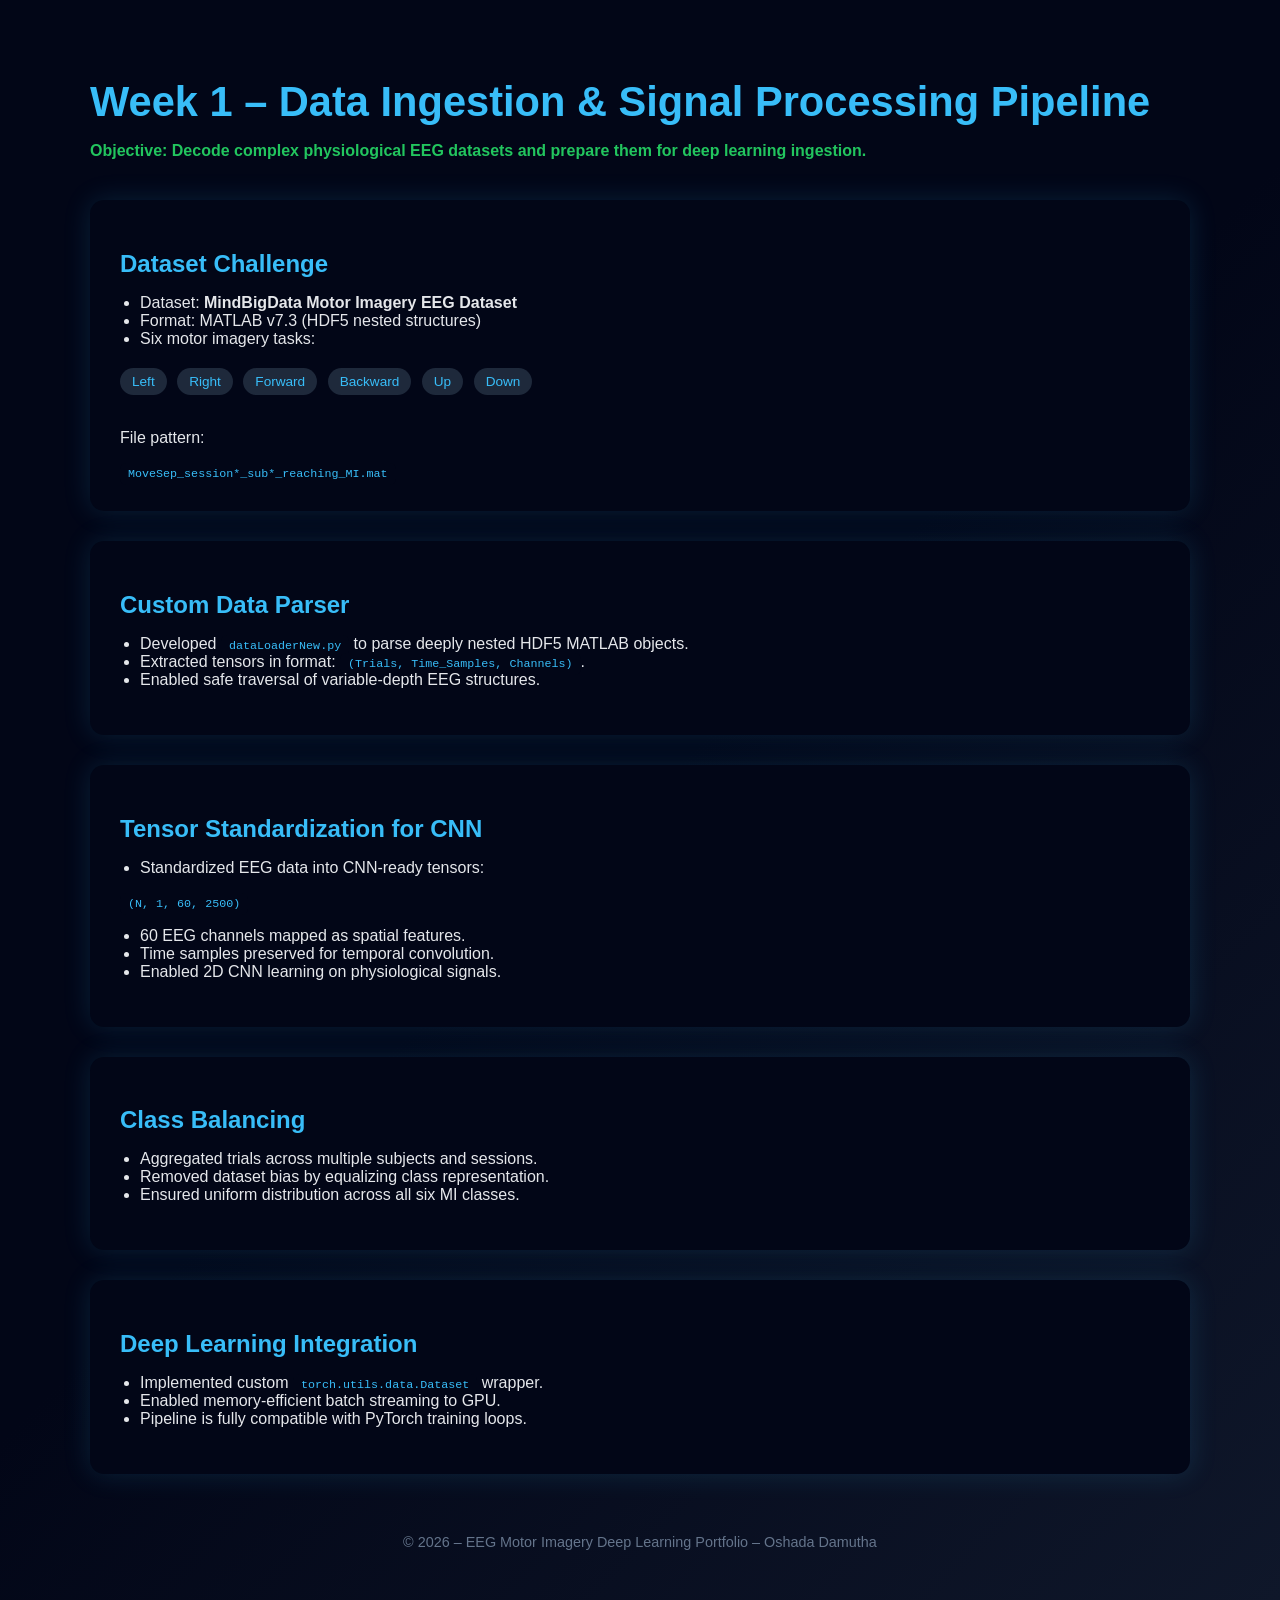
==== index.html @ eff1858f "Create index.html" ====
<!DOCTYPE html>
<html lang="en">
<head>
<meta charset="UTF-8">
<title>Week 1 – EEG Data Ingestion & Signal Processing Pipeline</title>
<meta name="viewport" content="width=device-width, initial-scale=1.0">
<style>
body {
    margin: 0;
    padding: 0;
    font-family: "Segoe UI", Arial, sans-serif;
    background: linear-gradient(135deg,#020617,#020617,#0f172a);
    color: #e5e7eb;
}

.container {
    max-width: 1100px;
    margin: auto;
    padding: 50px 25px;
}

h1 {
    font-size: 2.6em;
    color: #38bdf8;
    margin-bottom: 10px;
}

.subtitle {
    color: #22c55e;
    font-weight: 600;
    margin-bottom: 40px;
}

.card {
    background: #020617;
    padding: 30px;
    border-radius: 14px;
    margin-bottom: 30px;
    box-shadow: 0 0 28px rgba(56,189,248,0.15);
}

h2 {
    color: #38bdf8;
    margin-bottom: 10px;
}

ul {
    padding-left: 20px;
}

code {
    background: #020617;
    color: #38bdf8;
    padding: 4px 8px;
    border-radius: 6px;
    font-size: 0.9em;
}

.badge {
    display: inline-block;
    padding: 6px 12px;
    background: #1e293b;
    border-radius: 20px;
    margin: 4px 6px 0 0;
    font-size: 0.85em;
    color: #38bdf8;
}
.footer {
    text-align: center;
    color: #64748b;
    font-size: 0.9em;
    margin-top: 60px;
}
</style>
</head>

<body>
<div class="container">

<h1>Week 1 – Data Ingestion & Signal Processing Pipeline</h1>
<p class="subtitle">
Objective: Decode complex physiological EEG datasets and prepare them for deep learning ingestion.
</p>

<div class="card">
<h2>Dataset Challenge</h2>
<ul>
<li>Dataset: <strong>MindBigData Motor Imagery EEG Dataset</strong></li>
<li>Format: MATLAB v7.3 (HDF5 nested structures)</li>
<li>Six motor imagery tasks:</li>
</ul>
<span class="badge">Left</span>
<span class="badge">Right</span>
<span class="badge">Forward</span>
<span class="badge">Backward</span>
<span class="badge">Up</span>
<span class="badge">Down</span>
<p><br>File pattern:</p>
<code>MoveSep_session*_sub*_reaching_MI.mat</code>
</div>

<div class="card">
<h2>Custom Data Parser</h2>
<ul>
<li>Developed <code>dataLoaderNew.py</code> to parse deeply nested HDF5 MATLAB objects.</li>
<li>Extracted tensors in format: <code>(Trials, Time_Samples, Channels)</code>.</li>
<li>Enabled safe traversal of variable-depth EEG structures.</li>
</ul>
</div>

<div class="card">
<h2>Tensor Standardization for CNN</h2>
<ul>
<li>Standardized EEG data into CNN-ready tensors:</li>
</ul>
<code>(N, 1, 60, 2500)</code>
<ul>
<li>60 EEG channels mapped as spatial features.</li>
<li>Time samples preserved for temporal convolution.</li>
<li>Enabled 2D CNN learning on physiological signals.</li>
</ul>
</div>

<div class="card">
<h2>Class Balancing</h2>
<ul>
<li>Aggregated trials across multiple subjects and sessions.</li>
<li>Removed dataset bias by equalizing class representation.</li>
<li>Ensured uniform distribution across all six MI classes.</li>
</ul>
</div>

<div class="card">
<h2>Deep Learning Integration</h2>
<ul>
<li>Implemented custom <code>torch.utils.data.Dataset</code> wrapper.</li>
<li>Enabled memory-efficient batch streaming to GPU.</li>
<li>Pipeline is fully compatible with PyTorch training loops.</li>
</ul>
</div>

<div class="footer">
&copy; 2026 – EEG Motor Imagery Deep Learning Portfolio – Oshada Damutha
</div>

</div>
</body>
</html>
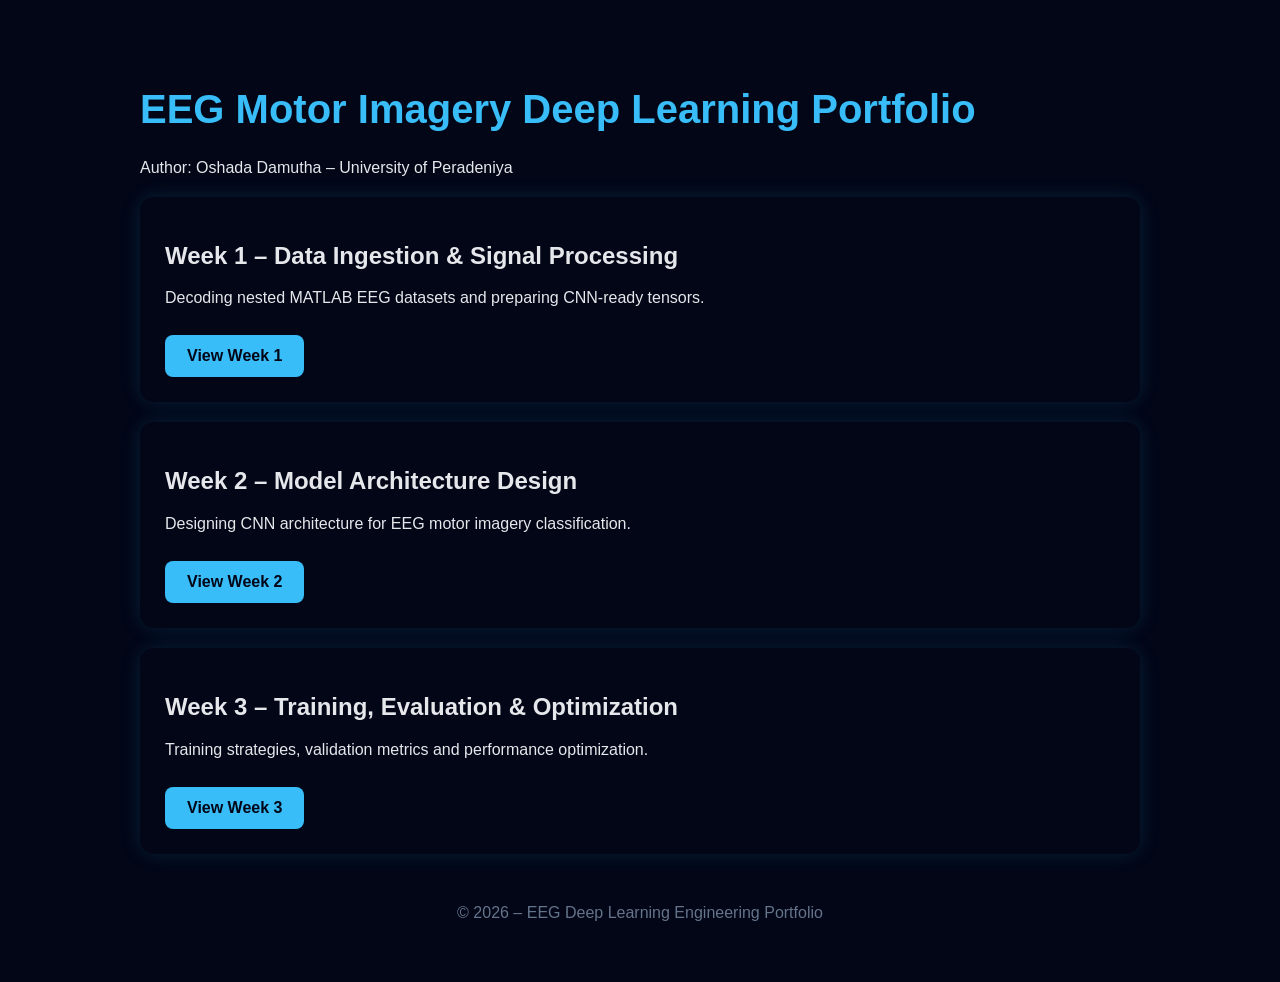
==== commit 0b329498: "Update HTML structure and content for portfolio" ====
--- a/index.html
+++ b/index.html
@@ -2,147 +2,72 @@
 <html lang="en">
 <head>
 <meta charset="UTF-8">
-<title>Week 1 – EEG Data Ingestion & Signal Processing Pipeline</title>
+<title>EEG Deep Learning Portfolio – Oshada Damutha</title>
 <meta name="viewport" content="width=device-width, initial-scale=1.0">
 <style>
 body {
-    margin: 0;
-    padding: 0;
-    font-family: "Segoe UI", Arial, sans-serif;
-    background: linear-gradient(135deg,#020617,#020617,#0f172a);
-    color: #e5e7eb;
+    margin:0;
+    font-family:Segoe UI,Arial,sans-serif;
+    background:#020617;
+    color:#e5e7eb;
 }
-
 .container {
-    max-width: 1100px;
-    margin: auto;
-    padding: 50px 25px;
+    max-width:1000px;
+    margin:auto;
+    padding:60px 20px;
 }
-
-h1 {
-    font-size: 2.6em;
-    color: #38bdf8;
-    margin-bottom: 10px;
+h1 {color:#38bdf8;font-size:2.5em;}
+.card {
+    background:#020617;
+    border-radius:14px;
+    padding:25px;
+    margin:20px 0;
+    box-shadow:0 0 20px rgba(56,189,248,0.15);
 }
-
-.subtitle {
-    color: #22c55e;
-    font-weight: 600;
-    margin-bottom: 40px;
-}
-
-.card {
-    background: #020617;
-    padding: 30px;
-    border-radius: 14px;
-    margin-bottom: 30px;
-    box-shadow: 0 0 28px rgba(56,189,248,0.15);
-}
-
-h2 {
-    color: #38bdf8;
-    margin-bottom: 10px;
-}
-
-ul {
-    padding-left: 20px;
-}
-
-code {
-    background: #020617;
-    color: #38bdf8;
-    padding: 4px 8px;
-    border-radius: 6px;
-    font-size: 0.9em;
-}
-
-.badge {
-    display: inline-block;
-    padding: 6px 12px;
-    background: #1e293b;
-    border-radius: 20px;
-    margin: 4px 6px 0 0;
-    font-size: 0.85em;
-    color: #38bdf8;
+a.button {
+    display:inline-block;
+    padding:12px 22px;
+    margin-top:12px;
+    background:#38bdf8;
+    color:#020617;
+    text-decoration:none;
+    border-radius:8px;
+    font-weight:600;
 }
 .footer {
-    text-align: center;
-    color: #64748b;
-    font-size: 0.9em;
-    margin-top: 60px;
+    margin-top:50px;
+    text-align:center;
+    color:#64748b;
 }
 </style>
 </head>
-
 <body>
 <div class="container">
-
-<h1>Week 1 – Data Ingestion & Signal Processing Pipeline</h1>
-<p class="subtitle">
-Objective: Decode complex physiological EEG datasets and prepare them for deep learning ingestion.
-</p>
+<h1>EEG Motor Imagery Deep Learning Portfolio</h1>
+<p>Author: Oshada Damutha – University of Peradeniya</p>
 
 <div class="card">
-<h2>Dataset Challenge</h2>
-<ul>
-<li>Dataset: <strong>MindBigData Motor Imagery EEG Dataset</strong></li>
-<li>Format: MATLAB v7.3 (HDF5 nested structures)</li>
-<li>Six motor imagery tasks:</li>
-</ul>
-<span class="badge">Left</span>
-<span class="badge">Right</span>
-<span class="badge">Forward</span>
-<span class="badge">Backward</span>
-<span class="badge">Up</span>
-<span class="badge">Down</span>
-<p><br>File pattern:</p>
-<code>MoveSep_session*_sub*_reaching_MI.mat</code>
+<h2>Week 1 – Data Ingestion & Signal Processing</h2>
+<p>Decoding nested MATLAB EEG datasets and preparing CNN-ready tensors.</p>
+<a class="button" href="week1.html">View Week 1</a>
 </div>
 
 <div class="card">
-<h2>Custom Data Parser</h2>
-<ul>
-<li>Developed <code>dataLoaderNew.py</code> to parse deeply nested HDF5 MATLAB objects.</li>
-<li>Extracted tensors in format: <code>(Trials, Time_Samples, Channels)</code>.</li>
-<li>Enabled safe traversal of variable-depth EEG structures.</li>
-</ul>
+<h2>Week 2 – Model Architecture Design</h2>
+<p>Designing CNN architecture for EEG motor imagery classification.</p>
+<a class="button" href="week2.html">View Week 2</a>
 </div>
 
 <div class="card">
-<h2>Tensor Standardization for CNN</h2>
-<ul>
-<li>Standardized EEG data into CNN-ready tensors:</li>
-</ul>
-<code>(N, 1, 60, 2500)</code>
-<ul>
-<li>60 EEG channels mapped as spatial features.</li>
-<li>Time samples preserved for temporal convolution.</li>
-<li>Enabled 2D CNN learning on physiological signals.</li>
-</ul>
-</div>
-
-<div class="card">
-<h2>Class Balancing</h2>
-<ul>
-<li>Aggregated trials across multiple subjects and sessions.</li>
-<li>Removed dataset bias by equalizing class representation.</li>
-<li>Ensured uniform distribution across all six MI classes.</li>
-</ul>
-</div>
-
-<div class="card">
-<h2>Deep Learning Integration</h2>
-<ul>
-<li>Implemented custom <code>torch.utils.data.Dataset</code> wrapper.</li>
-<li>Enabled memory-efficient batch streaming to GPU.</li>
-<li>Pipeline is fully compatible with PyTorch training loops.</li>
-</ul>
+<h2>Week 3 – Training, Evaluation & Optimization</h2>
+<p>Training strategies, validation metrics and performance optimization.</p>
+<a class="button" href="week3.html">View Week 3</a>
 </div>
 
 <div class="footer">
-&copy; 2026 – EEG Motor Imagery Deep Learning Portfolio – Oshada Damutha
+© 2026 – EEG Deep Learning Engineering Portfolio
 </div>
-
 </div>
 </body>
 </html>
+
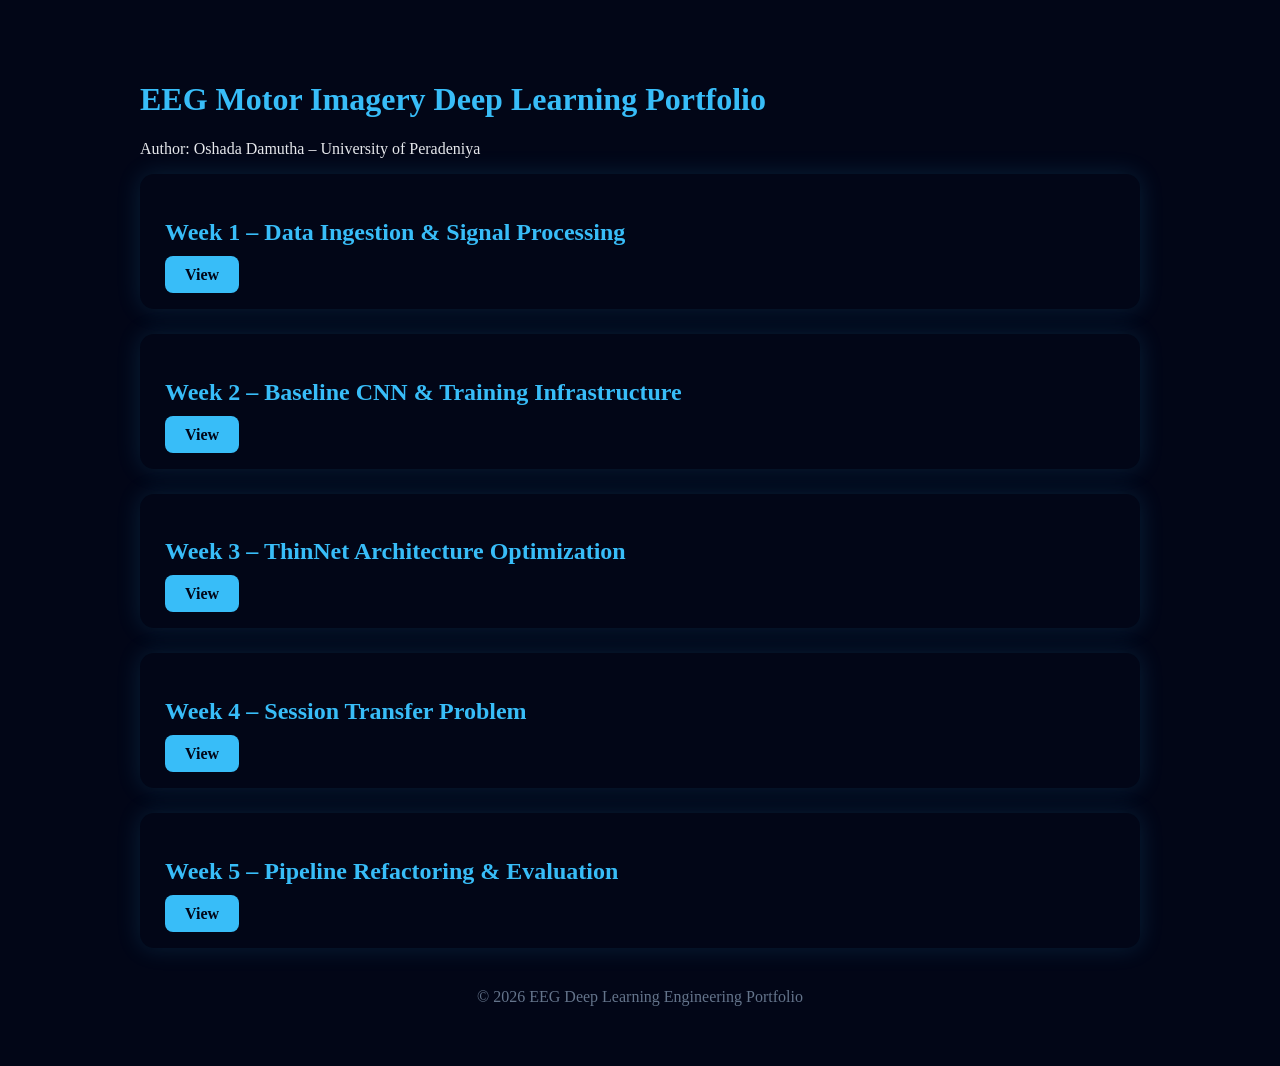
==== commit 7ce5e490: "Refactor index.html for improved structure and content" ====
--- a/index.html
+++ b/index.html
@@ -1,44 +1,17 @@
 <!DOCTYPE html>
-<html lang="en">
+<html>
 <head>
-<meta charset="UTF-8">
-<title>EEG Deep Learning Portfolio – Oshada Damutha</title>
-<meta name="viewport" content="width=device-width, initial-scale=1.0">
+<title>EEG Motor Imagery Deep Learning Portfolio</title>
+<meta name="viewport" content="width=device-width, initial-scale=1">
 <style>
-body {
-    margin:0;
-    font-family:Segoe UI,Arial,sans-serif;
-    background:#020617;
-    color:#e5e7eb;
-}
-.container {
-    max-width:1000px;
-    margin:auto;
-    padding:60px 20px;
-}
-h1 {color:#38bdf8;font-size:2.5em;}
-.card {
-    background:#020617;
-    border-radius:14px;
-    padding:25px;
-    margin:20px 0;
-    box-shadow:0 0 20px rgba(56,189,248,0.15);
-}
-a.button {
-    display:inline-block;
-    padding:12px 22px;
-    margin-top:12px;
-    background:#38bdf8;
-    color:#020617;
-    text-decoration:none;
-    border-radius:8px;
-    font-weight:600;
-}
-.footer {
-    margin-top:50px;
-    text-align:center;
-    color:#64748b;
-}
+body{background:#020617;color:#e5e7eb;font-family:Segoe UI;margin:0}
+.container{max-width:1000px;margin:auto;padding:60px 20px}
+.card{background:#020617;padding:25px;border-radius:14px;margin-bottom:25px;
+box-shadow:0 0 25px rgba(56,189,248,0.15)}
+h1,h2{color:#38bdf8}
+a.button{background:#38bdf8;color:#020617;padding:10px 20px;
+text-decoration:none;border-radius:8px;font-weight:600}
+.footer{text-align:center;color:#64748b;margin-top:40px}
 </style>
 </head>
 <body>
@@ -46,28 +19,22 @@
 <h1>EEG Motor Imagery Deep Learning Portfolio</h1>
 <p>Author: Oshada Damutha – University of Peradeniya</p>
 
-<div class="card">
-<h2>Week 1 – Data Ingestion & Signal Processing</h2>
-<p>Decoding nested MATLAB EEG datasets and preparing CNN-ready tensors.</p>
-<a class="button" href="week1.html">View Week 1</a>
-</div>
+<div class="card"><h2>Week 1 – Data Ingestion & Signal Processing</h2>
+<a class="button" href="/eeg/week1.html">View</a></div>
 
-<div class="card">
-<h2>Week 2 – Model Architecture Design</h2>
-<p>Designing CNN architecture for EEG motor imagery classification.</p>
-<a class="button" href="week2.html">View Week 2</a>
-</div>
+<div class="card"><h2>Week 2 – Baseline CNN & Training Infrastructure</h2>
+<a class="button" href="/eeg/week2.html">View</a></div>
 
-<div class="card">
-<h2>Week 3 – Training, Evaluation & Optimization</h2>
-<p>Training strategies, validation metrics and performance optimization.</p>
-<a class="button" href="week3.html">View Week 3</a>
-</div>
+<div class="card"><h2>Week 3 – ThinNet Architecture Optimization</h2>
+<a class="button" href="/eeg/week3.html">View</a></div>
 
-<div class="footer">
-© 2026 – EEG Deep Learning Engineering Portfolio
-</div>
+<div class="card"><h2>Week 4 – Session Transfer Problem</h2>
+<a class="button" href="/eeg/week4.html">View</a></div>
+
+<div class="card"><h2>Week 5 – Pipeline Refactoring & Evaluation</h2>
+<a class="button" href="/eeg/week5.html">View</a></div>
+
+<div class="footer">© 2026 EEG Deep Learning Engineering Portfolio</div>
 </div>
 </body>
 </html>
-
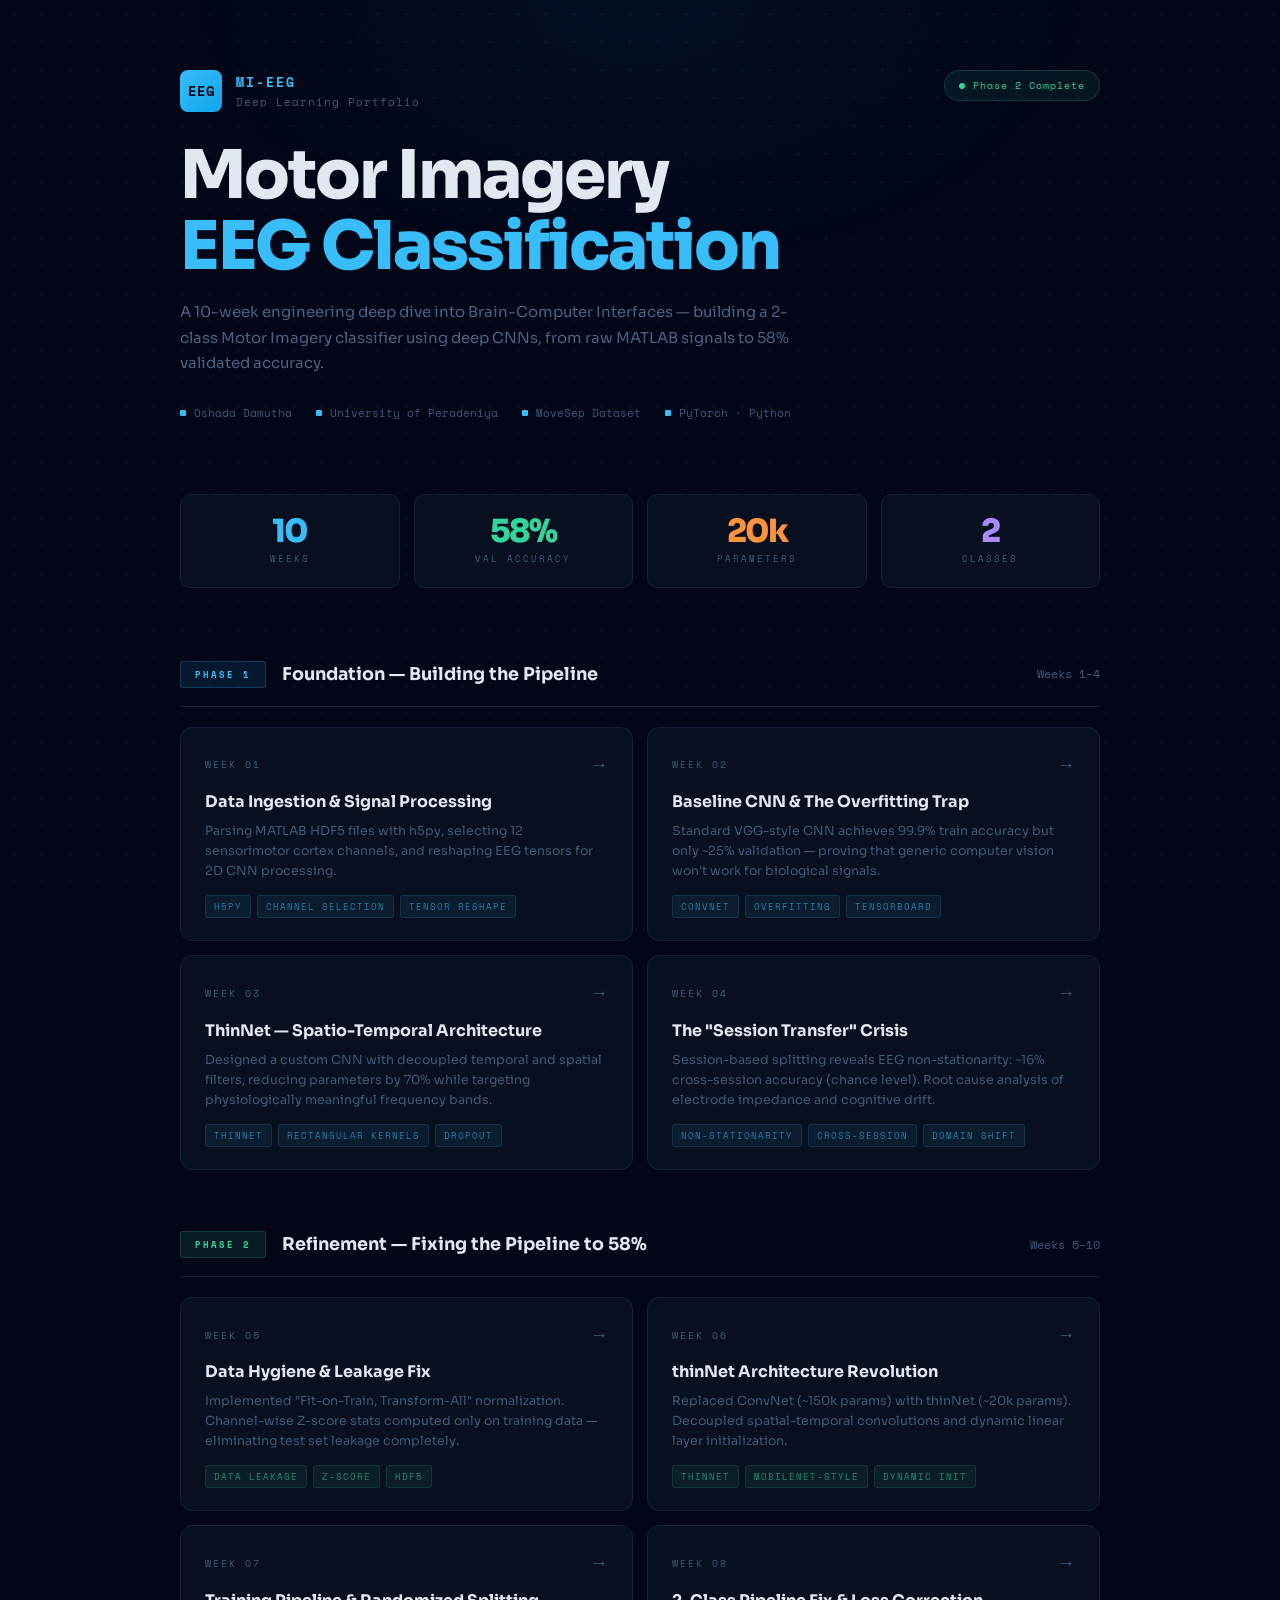
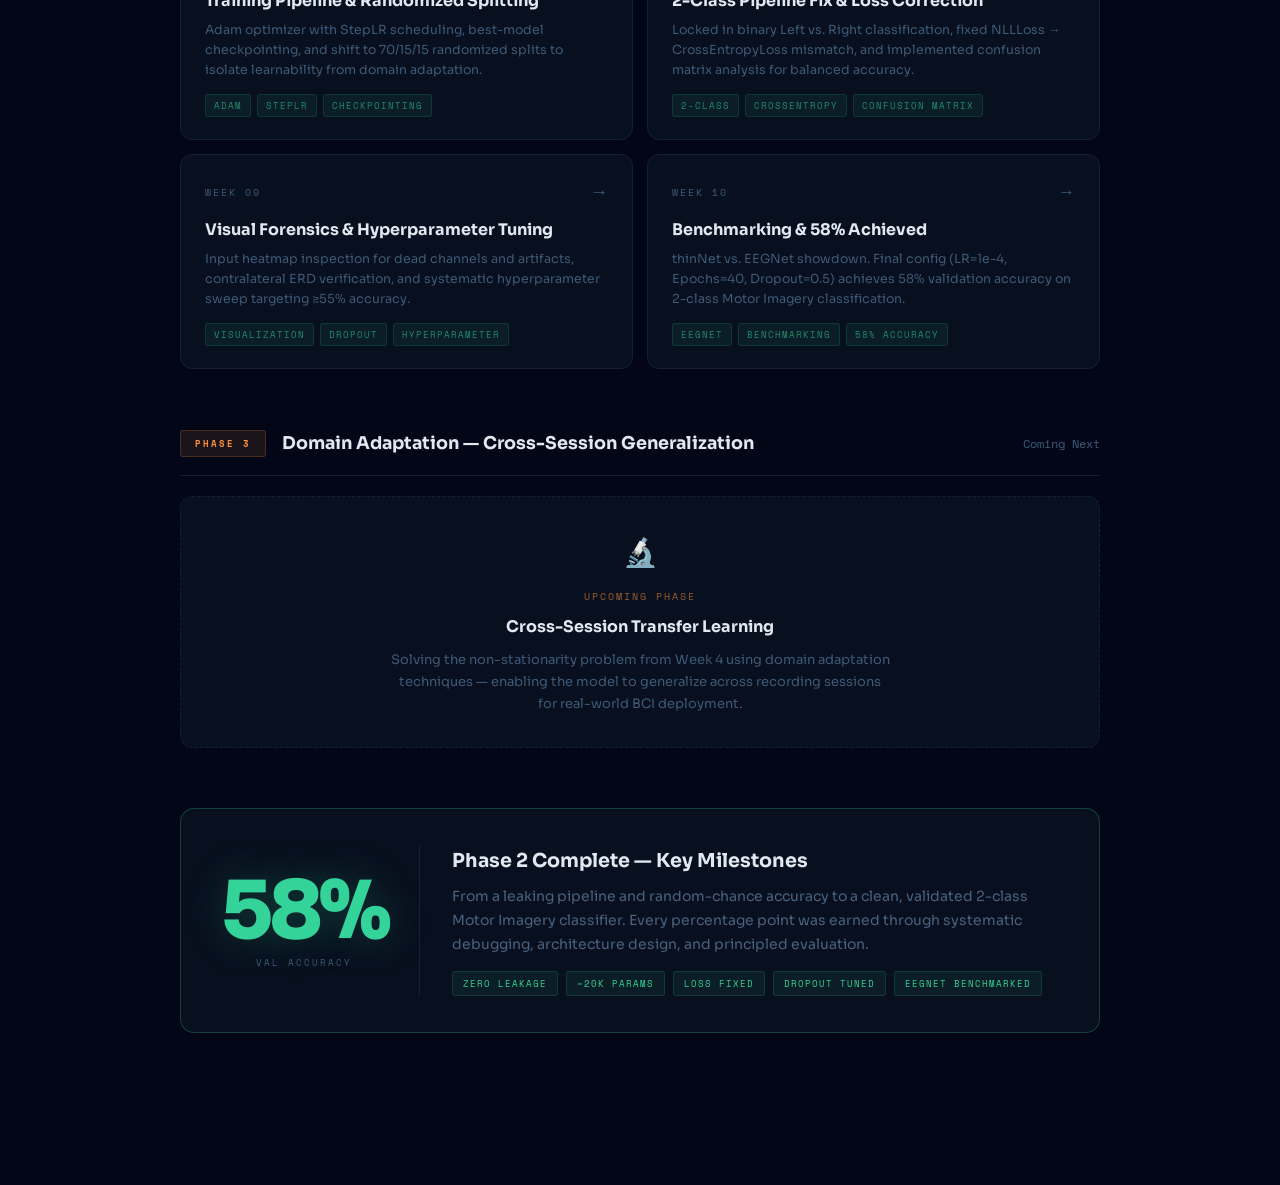
==== commit cc2f519b: "Add files via upload" ====
--- a/index.html
+++ b/index.html
@@ -1,40 +1,381 @@
 <!DOCTYPE html>
-<html>
+<html lang="en">
 <head>
-<title>EEG Motor Imagery Deep Learning Portfolio</title>
-<meta name="viewport" content="width=device-width, initial-scale=1">
+<meta charset="UTF-8">
+<meta name="viewport" content="width=device-width, initial-scale=1.0">
+<title>MI-EEG Portfolio — Oshada Damutha</title>
+<link href="https://fonts.googleapis.com/css2?family=Space+Mono:wght@400;700&family=Sora:wght@300;400;500;600;700;800&display=swap" rel="stylesheet">
 <style>
-body{background:#020617;color:#e5e7eb;font-family:Segoe UI;margin:0}
-.container{max-width:1000px;margin:auto;padding:60px 20px}
-.card{background:#020617;padding:25px;border-radius:14px;margin-bottom:25px;
-box-shadow:0 0 25px rgba(56,189,248,0.15)}
-h1,h2{color:#38bdf8}
-a.button{background:#38bdf8;color:#020617;padding:10px 20px;
-text-decoration:none;border-radius:8px;font-weight:600}
-.footer{text-align:center;color:#64748b;margin-top:40px}
+  :root {
+    --bg: #020617;
+    --surface: #080f1e;
+    --surface2: #0d1829;
+    --border: #132035;
+    --accent: #38bdf8;
+    --accent2: #34d399;
+    --orange: #fb923c;
+    --purple: #a78bfa;
+    --red: #f87171;
+    --text: #e2e8f0;
+    --muted: #3d5a78;
+  }
+  * { margin: 0; padding: 0; box-sizing: border-box; }
+  body { background: var(--bg); color: var(--text); font-family: 'Sora', sans-serif; line-height: 1.7; min-height: 100vh; }
+
+  /* radial hero glow */
+  .hero-glow {
+    position: fixed; top: -300px; left: 50%; transform: translateX(-50%);
+    width: 1000px; height: 600px;
+    background: radial-gradient(ellipse, rgba(56,189,248,0.05) 0%, transparent 65%);
+    pointer-events: none; z-index: 0;
+  }
+  /* subtle dot grid */
+  body::before {
+    content: ''; position: fixed; inset: 0;
+    background-image: radial-gradient(rgba(56,189,248,0.08) 1px, transparent 1px);
+    background-size: 28px 28px; pointer-events: none; z-index: 0;
+  }
+
+  .container { max-width: 1000px; margin: 0 auto; padding: 70px 40px 80px; position: relative; z-index: 1; }
+
+  /* ── HERO ── */
+  .hero { margin-bottom: 72px; animation: fadeDown 0.7s ease both; }
+  .hero-top { display: flex; justify-content: space-between; align-items: flex-start; flex-wrap: wrap; gap: 16px; margin-bottom: 28px; }
+  .logo-area { display: flex; align-items: center; gap: 14px; }
+  .logo-mark {
+    width: 42px; height: 42px; border-radius: 8px;
+    background: linear-gradient(135deg, var(--accent), #0ea5e9);
+    display: flex; align-items: center; justify-content: center;
+    font-family: 'Space Mono', monospace; font-size: 14px; font-weight: 700; color: #020617;
+  }
+  .logo-text { font-family: 'Space Mono', monospace; font-size: 11px; color: var(--muted); letter-spacing: 1px; }
+  .logo-text strong { display: block; color: var(--accent); font-size: 13px; letter-spacing: 2px; text-transform: uppercase; }
+  .status-pill {
+    display: flex; align-items: center; gap: 8px;
+    background: rgba(52,211,153,0.08); border: 1px solid rgba(52,211,153,0.2);
+    color: var(--accent2); font-family: 'Space Mono', monospace; font-size: 10px;
+    padding: 6px 14px; border-radius: 20px; letter-spacing: 1px;
+  }
+  .status-dot { width: 6px; height: 6px; border-radius: 50%; background: var(--accent2); animation: pulse 2s infinite; }
+
+  .hero-title { font-size: clamp(2.5rem, 6vw, 4.2rem); font-weight: 800; letter-spacing: -2px; line-height: 1.05; margin-bottom: 18px; }
+  .hero-title .line2 { color: var(--accent); }
+  .hero-desc { font-size: 15px; color: #4a6280; max-width: 620px; margin-bottom: 28px; }
+
+  .meta-row { display: flex; gap: 24px; flex-wrap: wrap; }
+  .meta-item { display: flex; align-items: center; gap: 8px; font-family: 'Space Mono', monospace; font-size: 11px; color: var(--muted); }
+  .meta-item::before { content: ''; width: 6px; height: 6px; border-radius: 1px; background: var(--accent); display: inline-block; }
+
+  /* ── STAT ROW ── */
+  .stat-row { display: grid; grid-template-columns: repeat(4, 1fr); gap: 14px; margin-bottom: 72px; animation: fadeUp 0.7s 0.1s ease both; }
+  .stat-card { background: var(--surface); border: 1px solid var(--border); border-radius: 10px; padding: 20px; text-align: center; transition: border-color 0.2s, transform 0.2s; }
+  .stat-card:hover { border-color: rgba(56,189,248,0.3); transform: translateY(-2px); }
+  .stat-num { font-size: 2rem; font-weight: 800; letter-spacing: -2px; line-height: 1; margin-bottom: 4px; }
+  .stat-label { font-family: 'Space Mono', monospace; font-size: 9px; letter-spacing: 2px; text-transform: uppercase; color: var(--muted); }
+  .s1 .stat-num { color: var(--accent); }
+  .s2 .stat-num { color: var(--accent2); }
+  .s3 .stat-num { color: var(--orange); }
+  .s4 .stat-num { color: var(--purple); }
+
+  /* ── PHASES ── */
+  .phase-block { margin-bottom: 60px; animation: fadeUp 0.7s ease both; }
+  .phase-block:nth-child(4) { animation-delay: 0.15s; }
+  .phase-block:nth-child(5) { animation-delay: 0.25s; }
+  .phase-block:nth-child(6) { animation-delay: 0.35s; }
+
+  .phase-header {
+    display: flex; align-items: center; gap: 16px;
+    margin-bottom: 20px; padding-bottom: 16px;
+    border-bottom: 1px solid var(--border);
+  }
+  .phase-tag {
+    font-family: 'Space Mono', monospace; font-size: 9px; letter-spacing: 2px;
+    text-transform: uppercase; padding: 5px 14px; border-radius: 3px; font-weight: 700;
+  }
+  .p1 .phase-tag { background: rgba(56,189,248,0.1); color: var(--accent); border: 1px solid rgba(56,189,248,0.2); }
+  .p2 .phase-tag { background: rgba(52,211,153,0.1); color: var(--accent2); border: 1px solid rgba(52,211,153,0.2); }
+  .p3 .phase-tag { background: rgba(251,146,60,0.1); color: var(--orange); border: 1px solid rgba(251,146,60,0.2); }
+  .phase-title { font-size: 1.1rem; font-weight: 700; color: var(--text); }
+  .phase-desc { font-size: 12px; color: var(--muted); margin-left: auto; font-family: 'Space Mono', monospace; }
+
+  /* ── WEEK CARDS ── */
+  .weeks-grid { display: grid; grid-template-columns: repeat(2, 1fr); gap: 14px; }
+  .week-card {
+    background: var(--surface); border: 1px solid var(--border); border-radius: 12px;
+    padding: 22px 24px; text-decoration: none; color: inherit;
+    display: flex; flex-direction: column; gap: 0;
+    transition: border-color 0.2s, background 0.2s, transform 0.2s;
+    position: relative; overflow: hidden;
+  }
+  .week-card::before { content: ''; position: absolute; top: 0; left: 0; right: 0; height: 2px; opacity: 0; transition: opacity 0.2s; }
+  .p1 .week-card::before { background: var(--accent); }
+  .p2 .week-card::before { background: var(--accent2); }
+  .p3 .week-card::before { background: var(--orange); }
+  .week-card:hover { border-color: var(--border); background: var(--surface2); transform: translateY(-3px); }
+  .week-card:hover::before { opacity: 1; }
+
+  .wc-top { display: flex; justify-content: space-between; align-items: center; margin-bottom: 12px; }
+  .wc-num { font-family: 'Space Mono', monospace; font-size: 10px; color: var(--muted); letter-spacing: 2px; }
+  .wc-arrow { color: var(--muted); font-size: 18px; transition: transform 0.2s, color 0.2s; }
+  .week-card:hover .wc-arrow { transform: translateX(4px); }
+  .p1 .week-card:hover .wc-arrow { color: var(--accent); }
+  .p2 .week-card:hover .wc-arrow { color: var(--accent2); }
+  .p3 .week-card:hover .wc-arrow { color: var(--orange); }
+
+  .wc-title { font-size: 1rem; font-weight: 700; color: var(--text); margin-bottom: 8px; line-height: 1.3; }
+  .wc-desc { font-size: 12.5px; color: var(--muted); line-height: 1.6; flex: 1; }
+  .wc-tags { display: flex; gap: 6px; flex-wrap: wrap; margin-top: 14px; }
+  .wc-tag { font-family: 'Space Mono', monospace; font-size: 9px; letter-spacing: 1px; text-transform: uppercase; padding: 3px 8px; border-radius: 3px; }
+  .p1 .wc-tag { background: rgba(56,189,248,0.08); color: rgba(56,189,248,0.6); border: 1px solid rgba(56,189,248,0.12); }
+  .p2 .wc-tag { background: rgba(52,211,153,0.08); color: rgba(52,211,153,0.6); border: 1px solid rgba(52,211,153,0.12); }
+  .p3 .wc-tag { background: rgba(251,146,60,0.08); color: rgba(251,146,60,0.6); border: 1px solid rgba(251,146,60,0.12); }
+
+  /* ── ACHIEVEMENT BANNER ── */
+  .achievement {
+    background: var(--surface);
+    border: 1px solid rgba(52,211,153,0.25);
+    border-radius: 14px; padding: 36px 40px;
+    display: flex; align-items: center; gap: 32px;
+    margin-bottom: 72px;
+    animation: fadeUp 0.7s 0.3s ease both;
+  }
+  .ach-left { flex-shrink: 0; text-align: center; }
+  .ach-num { font-size: 5rem; font-weight: 800; color: var(--accent2); letter-spacing: -4px; line-height: 1; text-shadow: 0 0 40px rgba(52,211,153,0.25); }
+  .ach-sub { font-family: 'Space Mono', monospace; font-size: 9px; color: var(--muted); letter-spacing: 2px; text-transform: uppercase; margin-top: 4px; }
+  .ach-divider { width: 1px; background: var(--border); align-self: stretch; flex-shrink: 0; }
+  .ach-right h3 { font-size: 1.2rem; font-weight: 700; margin-bottom: 8px; color: var(--text); }
+  .ach-right p { font-size: 14px; color: #4a6280; }
+  .ach-chips { display: flex; gap: 8px; flex-wrap: wrap; margin-top: 14px; }
+  .ach-chip { font-family: 'Space Mono', monospace; font-size: 9px; letter-spacing: 1px; padding: 4px 10px; border-radius: 3px; background: rgba(52,211,153,0.08); color: var(--accent2); border: 1px solid rgba(52,211,153,0.15); text-transform: uppercase; }
+
+  /* ── FOOTER ── */
+  .footer {
+    border-top: 1px solid var(--border); padding-top: 32px;
+    display: flex; justify-content: space-between; align-items: center; flex-wrap: wrap; gap: 16px;
+    animation: fadeUp 0.7s 0.4s ease both;
+  }
+  .footer-left { font-family: 'Space Mono', monospace; font-size: 10px; color: var(--muted); line-height: 1.8; }
+  .footer-left strong { color: var(--accent); display: block; font-size: 12px; }
+  .footer-right { font-family: 'Space Mono', monospace; font-size: 10px; color: var(--muted); }
+
+  @keyframes fadeDown { from { opacity: 0; transform: translateY(-16px); } to { opacity: 1; transform: translateY(0); } }
+  @keyframes fadeUp { from { opacity: 0; transform: translateY(16px); } to { opacity: 1; transform: translateY(0); } }
+  @keyframes pulse { 0%, 100% { opacity: 1; } 50% { opacity: 0.4; } }
+
+  @media (max-width: 600px) {
+    .weeks-grid { grid-template-columns: 1fr; }
+    .stat-row { grid-template-columns: repeat(2, 1fr); }
+    .achievement { flex-direction: column; }
+    .ach-divider { display: none; }
+  }
 </style>
 </head>
 <body>
+
+<div class="hero-glow"></div>
+
 <div class="container">
-<h1>EEG Motor Imagery Deep Learning Portfolio</h1>
-<p>Author: Oshada Damutha – University of Peradeniya</p>
-
-<div class="card"><h2>Week 1 – Data Ingestion & Signal Processing</h2>
-<a class="button" href="/eeg/week1.html">View</a></div>
-
-<div class="card"><h2>Week 2 – Baseline CNN & Training Infrastructure</h2>
-<a class="button" href="/eeg/week2.html">View</a></div>
-
-<div class="card"><h2>Week 3 – ThinNet Architecture Optimization</h2>
-<a class="button" href="/eeg/week3.html">View</a></div>
-
-<div class="card"><h2>Week 4 – Session Transfer Problem</h2>
-<a class="button" href="/eeg/week4.html">View</a></div>
-
-<div class="card"><h2>Week 5 – Pipeline Refactoring & Evaluation</h2>
-<a class="button" href="/eeg/week5.html">View</a></div>
-
-<div class="footer">© 2026 EEG Deep Learning Engineering Portfolio</div>
+
+  <!-- ── HERO ── -->
+  <section class="hero">
+    <div class="hero-top">
+      <div class="logo-area">
+        <div class="logo-mark">EEG</div>
+        <div class="logo-text"><strong>MI-EEG</strong>Deep Learning Portfolio</div>
+      </div>
+      <div class="status-pill"><span class="status-dot"></span>Phase 2 Complete</div>
+    </div>
+
+    <h1 class="hero-title">
+      Motor Imagery<br>
+      <span class="line2">EEG Classification</span>
+    </h1>
+    <p class="hero-desc">A 10-week engineering deep dive into Brain-Computer Interfaces — building a 2-class Motor Imagery classifier using deep CNNs, from raw MATLAB signals to 58% validated accuracy.</p>
+
+    <div class="meta-row">
+      <div class="meta-item">Oshada Damutha</div>
+      <div class="meta-item">University of Peradeniya</div>
+      <div class="meta-item">MoveSep Dataset</div>
+      <div class="meta-item">PyTorch · Python</div>
+    </div>
+  </section>
+
+  <!-- ── STATS ── -->
+  <div class="stat-row">
+    <div class="stat-card s1"><div class="stat-num">10</div><div class="stat-label">Weeks</div></div>
+    <div class="stat-card s2"><div class="stat-num">58%</div><div class="stat-label">Val Accuracy</div></div>
+    <div class="stat-card s3"><div class="stat-num">20k</div><div class="stat-label">Parameters</div></div>
+    <div class="stat-card s4"><div class="stat-num">2</div><div class="stat-label">Classes</div></div>
+  </div>
+
+  <!-- ── PHASE 1 ── -->
+  <div class="phase-block p1">
+    <div class="phase-header">
+      <span class="phase-tag">Phase 1</span>
+      <span class="phase-title">Foundation — Building the Pipeline</span>
+      <span class="phase-desc">Weeks 1–4</span>
+    </div>
+    <div class="weeks-grid">
+
+      <a class="week-card" href="week1.html">
+        <div class="wc-top">
+          <span class="wc-num">WEEK 01</span>
+          <span class="wc-arrow">→</span>
+        </div>
+        <div class="wc-title">Data Ingestion & Signal Processing</div>
+        <div class="wc-desc">Parsing MATLAB HDF5 files with h5py, selecting 12 sensorimotor cortex channels, and reshaping EEG tensors for 2D CNN processing.</div>
+        <div class="wc-tags"><span class="wc-tag">h5py</span><span class="wc-tag">Channel Selection</span><span class="wc-tag">Tensor Reshape</span></div>
+      </a>
+
+      <a class="week-card" href="week2.html">
+        <div class="wc-top">
+          <span class="wc-num">WEEK 02</span>
+          <span class="wc-arrow">→</span>
+        </div>
+        <div class="wc-title">Baseline CNN & The Overfitting Trap</div>
+        <div class="wc-desc">Standard VGG-style CNN achieves 99.9% train accuracy but only ~25% validation — proving that generic computer vision won't work for biological signals.</div>
+        <div class="wc-tags"><span class="wc-tag">convNet</span><span class="wc-tag">Overfitting</span><span class="wc-tag">TensorBoard</span></div>
+      </a>
+
+      <a class="week-card" href="week3.html">
+        <div class="wc-top">
+          <span class="wc-num">WEEK 03</span>
+          <span class="wc-arrow">→</span>
+        </div>
+        <div class="wc-title">ThinNet — Spatio-Temporal Architecture</div>
+        <div class="wc-desc">Designed a custom CNN with decoupled temporal and spatial filters, reducing parameters by 70% while targeting physiologically meaningful frequency bands.</div>
+        <div class="wc-tags"><span class="wc-tag">thinNet</span><span class="wc-tag">Rectangular Kernels</span><span class="wc-tag">Dropout</span></div>
+      </a>
+
+      <a class="week-card" href="week4.html">
+        <div class="wc-top">
+          <span class="wc-num">WEEK 04</span>
+          <span class="wc-arrow">→</span>
+        </div>
+        <div class="wc-title">The "Session Transfer" Crisis</div>
+        <div class="wc-desc">Session-based splitting reveals EEG non-stationarity: ~16% cross-session accuracy (chance level). Root cause analysis of electrode impedance and cognitive drift.</div>
+        <div class="wc-tags"><span class="wc-tag">Non-Stationarity</span><span class="wc-tag">Cross-Session</span><span class="wc-tag">Domain Shift</span></div>
+      </a>
+
+    </div>
+  </div>
+
+  <!-- ── PHASE 2 ── -->
+  <div class="phase-block p2">
+    <div class="phase-header">
+      <span class="phase-tag">Phase 2</span>
+      <span class="phase-title">Refinement — Fixing the Pipeline to 58%</span>
+      <span class="phase-desc">Weeks 5–10</span>
+    </div>
+    <div class="weeks-grid">
+
+      <a class="week-card" href="week5.html">
+        <div class="wc-top">
+          <span class="wc-num">WEEK 05</span>
+          <span class="wc-arrow">→</span>
+        </div>
+        <div class="wc-title">Data Hygiene & Leakage Fix</div>
+        <div class="wc-desc">Implemented "Fit-on-Train, Transform-All" normalization. Channel-wise Z-score stats computed only on training data — eliminating test set leakage completely.</div>
+        <div class="wc-tags"><span class="wc-tag">Data Leakage</span><span class="wc-tag">Z-Score</span><span class="wc-tag">HDF5</span></div>
+      </a>
+
+      <a class="week-card" href="week6.html">
+        <div class="wc-top">
+          <span class="wc-num">WEEK 06</span>
+          <span class="wc-arrow">→</span>
+        </div>
+        <div class="wc-title">thinNet Architecture Revolution</div>
+        <div class="wc-desc">Replaced ConvNet (~150k params) with thinNet (~20k params). Decoupled spatial-temporal convolutions and dynamic linear layer initialization.</div>
+        <div class="wc-tags"><span class="wc-tag">thinNet</span><span class="wc-tag">MobileNet-Style</span><span class="wc-tag">Dynamic Init</span></div>
+      </a>
+
+      <a class="week-card" href="week7.html">
+        <div class="wc-top">
+          <span class="wc-num">WEEK 07</span>
+          <span class="wc-arrow">→</span>
+        </div>
+        <div class="wc-title">Training Pipeline & Randomized Splitting</div>
+        <div class="wc-desc">Adam optimizer with StepLR scheduling, best-model checkpointing, and shift to 70/15/15 randomized splits to isolate learnability from domain adaptation.</div>
+        <div class="wc-tags"><span class="wc-tag">Adam</span><span class="wc-tag">StepLR</span><span class="wc-tag">Checkpointing</span></div>
+      </a>
+
+      <a class="week-card" href="week8.html">
+        <div class="wc-top">
+          <span class="wc-num">WEEK 08</span>
+          <span class="wc-arrow">→</span>
+        </div>
+        <div class="wc-title">2-Class Pipeline Fix & Loss Correction</div>
+        <div class="wc-desc">Locked in binary Left vs. Right classification, fixed NLLLoss → CrossEntropyLoss mismatch, and implemented confusion matrix analysis for balanced accuracy.</div>
+        <div class="wc-tags"><span class="wc-tag">2-Class</span><span class="wc-tag">CrossEntropy</span><span class="wc-tag">Confusion Matrix</span></div>
+      </a>
+
+      <a class="week-card" href="week9.html">
+        <div class="wc-top">
+          <span class="wc-num">WEEK 09</span>
+          <span class="wc-arrow">→</span>
+        </div>
+        <div class="wc-title">Visual Forensics & Hyperparameter Tuning</div>
+        <div class="wc-desc">Input heatmap inspection for dead channels and artifacts, contralateral ERD verification, and systematic hyperparameter sweep targeting ≥55% accuracy.</div>
+        <div class="wc-tags"><span class="wc-tag">Visualization</span><span class="wc-tag">Dropout</span><span class="wc-tag">Hyperparameter</span></div>
+      </a>
+
+      <a class="week-card" href="week10.html">
+        <div class="wc-top">
+          <span class="wc-num">WEEK 10</span>
+          <span class="wc-arrow">→</span>
+        </div>
+        <div class="wc-title">Benchmarking & 58% Achieved</div>
+        <div class="wc-desc">thinNet vs. EEGNet showdown. Final config (LR=1e-4, Epochs=40, Dropout=0.5) achieves 58% validation accuracy on 2-class Motor Imagery classification.</div>
+        <div class="wc-tags"><span class="wc-tag">EEGNet</span><span class="wc-tag">Benchmarking</span><span class="wc-tag">58% Accuracy</span></div>
+      </a>
+
+    </div>
+  </div>
+
+  <!-- ── PHASE 3 TEASER ── -->
+  <div class="phase-block p3">
+    <div class="phase-header">
+      <span class="phase-tag">Phase 3</span>
+      <span class="phase-title">Domain Adaptation — Cross-Session Generalization</span>
+      <span class="phase-desc">Coming Next</span>
+    </div>
+    <div style="background: var(--surface); border: 1px dashed var(--border); border-radius: 12px; padding: 32px; text-align: center;">
+      <div style="font-size: 28px; margin-bottom: 12px;">🔬</div>
+      <div style="font-family: 'Space Mono', monospace; font-size: 10px; letter-spacing: 2px; text-transform: uppercase; color: rgba(251,146,60,0.6); margin-bottom: 8px;">Upcoming Phase</div>
+      <div style="font-size: 1rem; font-weight: 700; color: var(--text); margin-bottom: 8px;">Cross-Session Transfer Learning</div>
+      <div style="font-size: 13px; color: var(--muted); max-width: 500px; margin: 0 auto;">Solving the non-stationarity problem from Week 4 using domain adaptation techniques — enabling the model to generalize across recording sessions for real-world BCI deployment.</div>
+    </div>
+  </div>
+
+  <!-- ── ACHIEVEMENT ── -->
+  <div class="achievement">
+    <div class="ach-left">
+      <div class="ach-num">58%</div>
+      <div class="ach-sub">Val Accuracy</div>
+    </div>
+    <div class="ach-divider"></div>
+    <div class="ach-right">
+      <h3>Phase 2 Complete — Key Milestones</h3>
+      <p>From a leaking pipeline and random-chance accuracy to a clean, validated 2-class Motor Imagery classifier. Every percentage point was earned through systematic debugging, architecture design, and principled evaluation.</p>
+      <div class="ach-chips">
+        <span class="ach-chip">Zero Leakage</span>
+        <span class="ach-chip">~20k Params</span>
+        <span class="ach-chip">Loss Fixed</span>
+        <span class="ach-chip">Dropout Tuned</span>
+        <span class="ach-chip">EEGNet Benchmarked</span>
+      </div>
+    </div>
+  </div>
+
+  <!-- ── FOOTER ── */
+  <footer class="footer">
+    <div class="footer-left">
+      <strong>Oshada Damutha</strong>
+      University of Peradeniya · MI-EEG Deep Learning Project · 2026
+    </div>
+    <div class="footer-right">© 2026 EEG Deep Learning Engineering Portfolio</div>
+  </footer>
+
 </div>
 </body>
 </html>
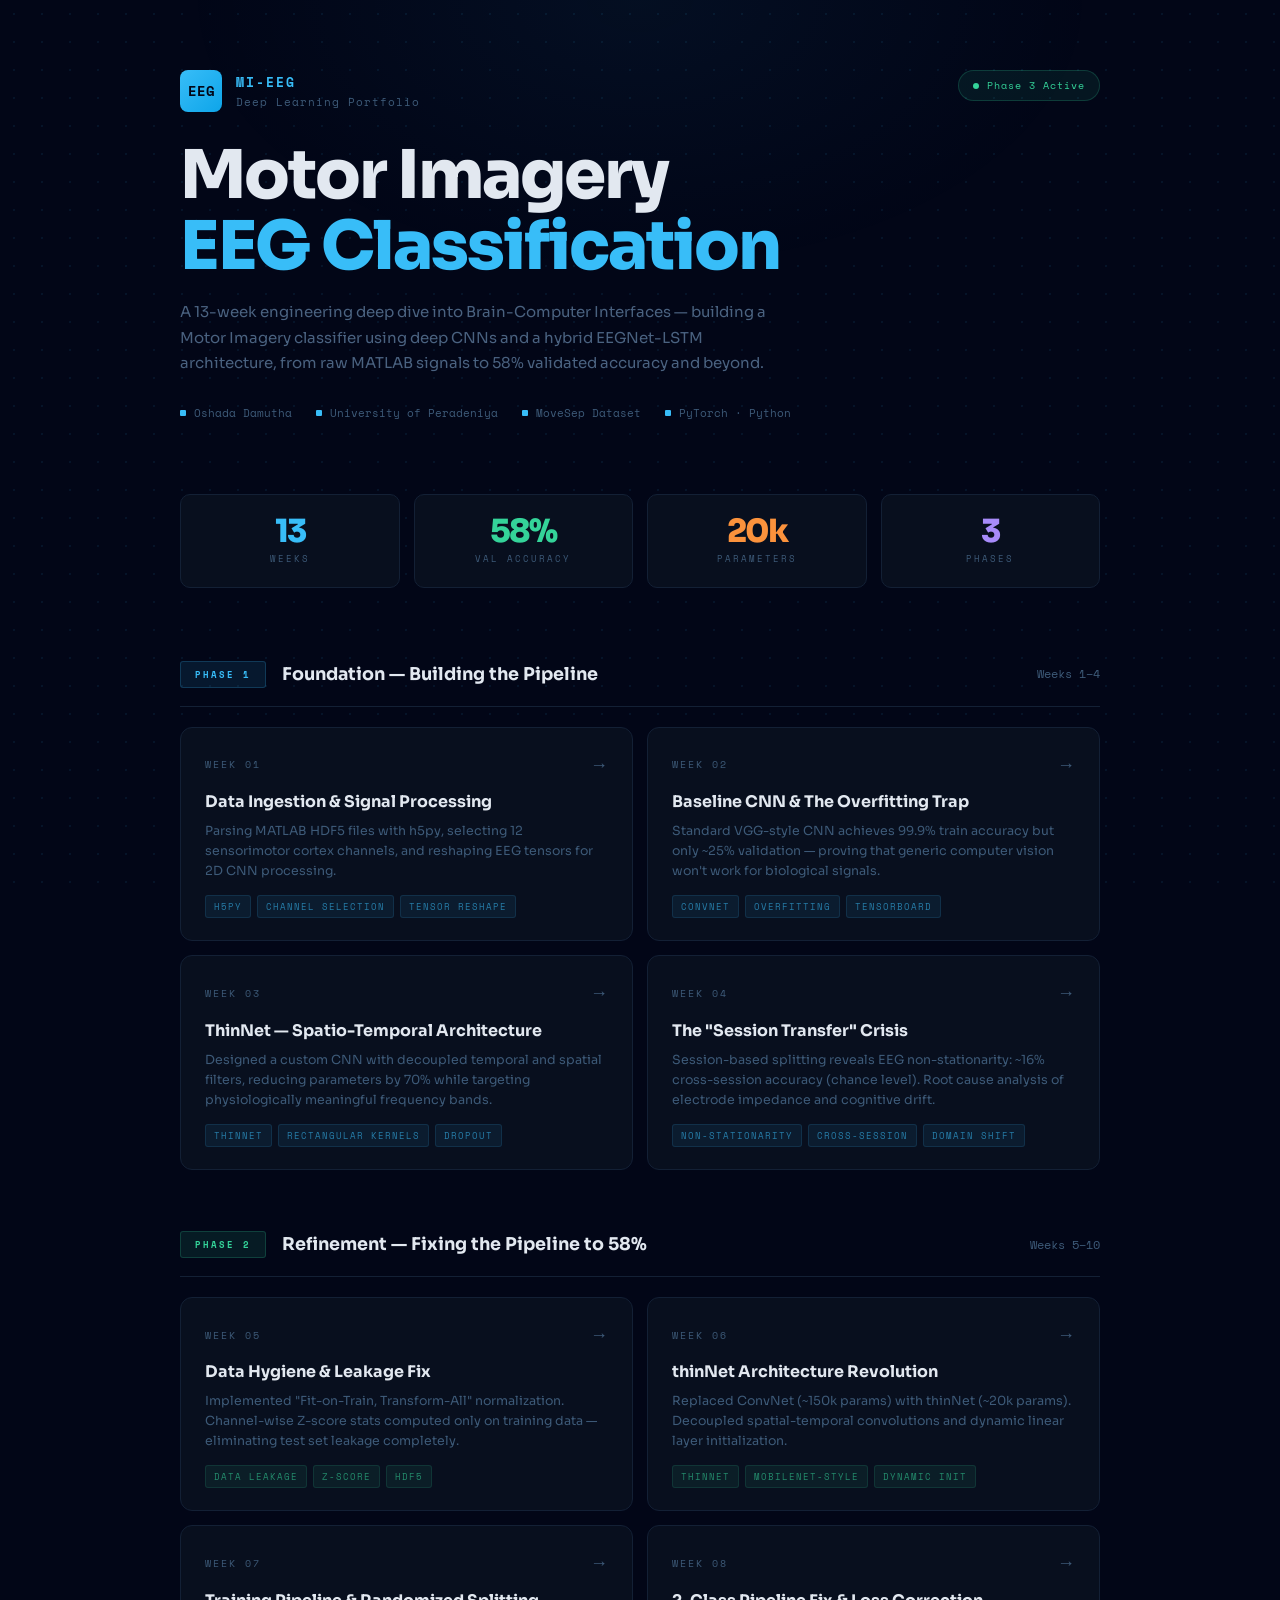
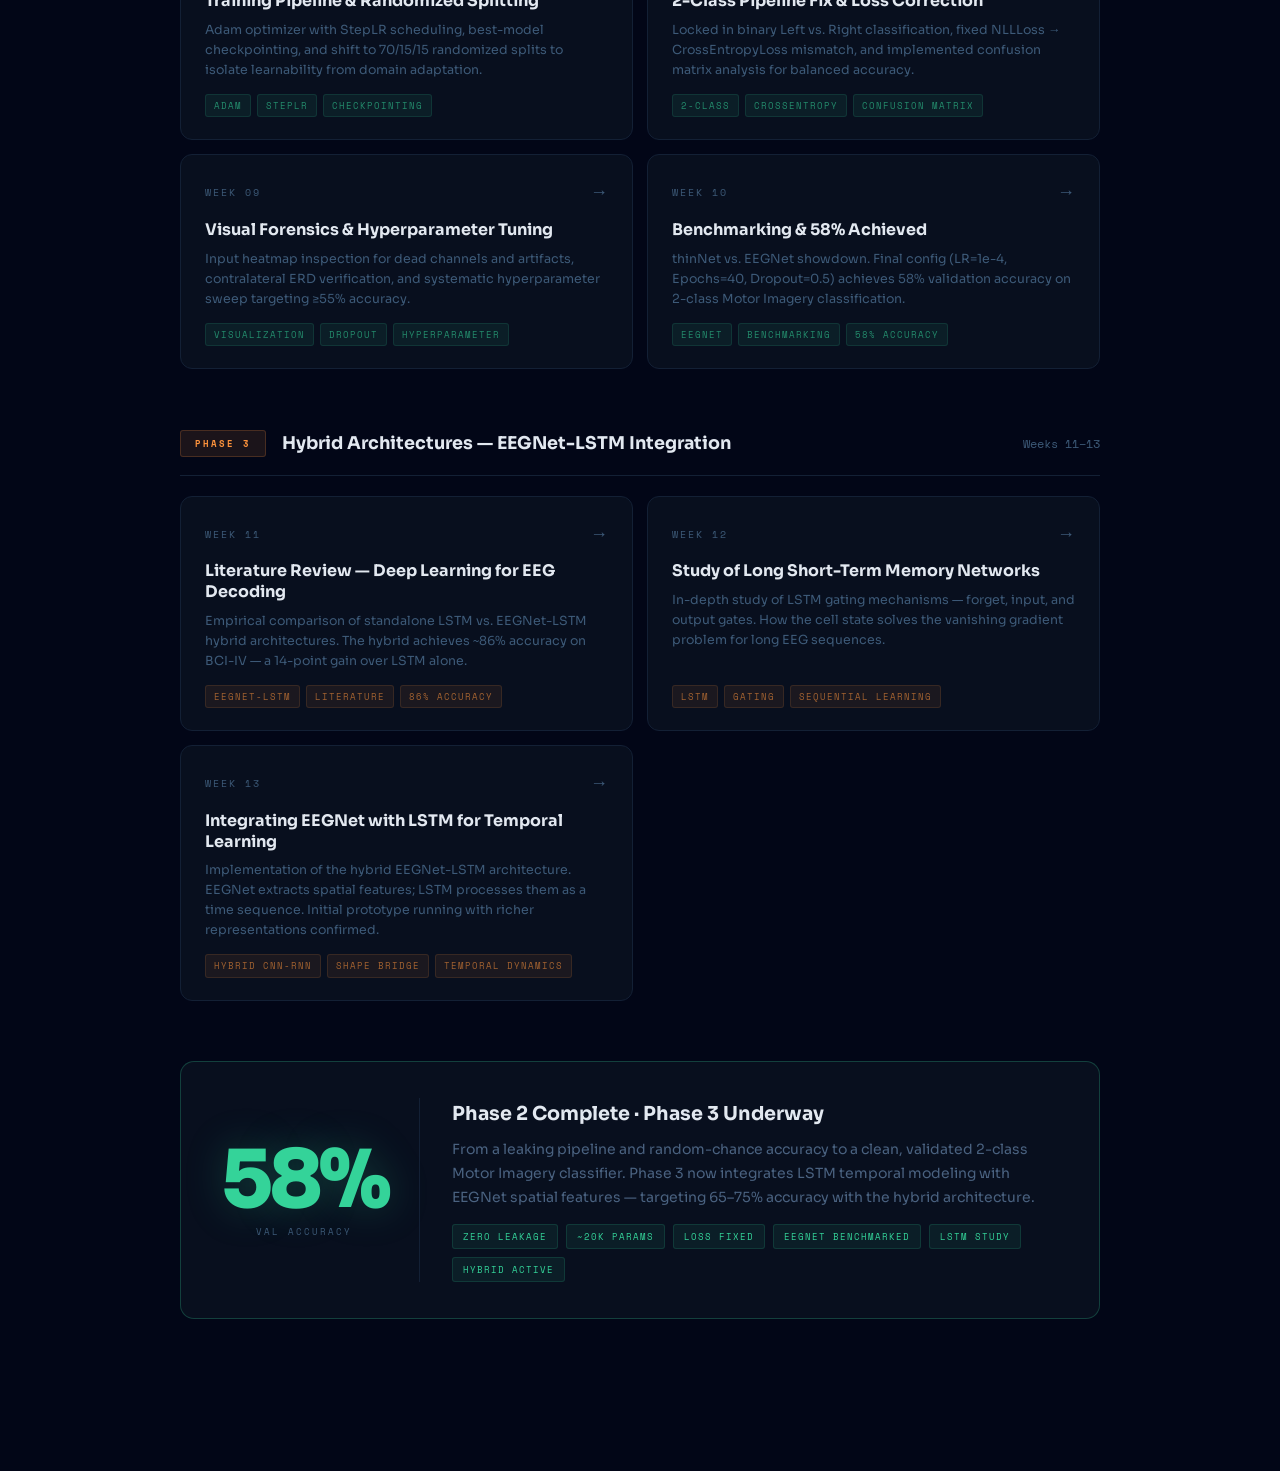
==== commit 16f0232e: "Add files via upload" ====
--- a/index.html
+++ b/index.html
@@ -183,14 +183,14 @@
         <div class="logo-mark">EEG</div>
         <div class="logo-text"><strong>MI-EEG</strong>Deep Learning Portfolio</div>
       </div>
-      <div class="status-pill"><span class="status-dot"></span>Phase 2 Complete</div>
+      <div class="status-pill"><span class="status-dot"></span>Phase 3 Active</div>
     </div>
 
     <h1 class="hero-title">
       Motor Imagery<br>
       <span class="line2">EEG Classification</span>
     </h1>
-    <p class="hero-desc">A 10-week engineering deep dive into Brain-Computer Interfaces — building a 2-class Motor Imagery classifier using deep CNNs, from raw MATLAB signals to 58% validated accuracy.</p>
+    <p class="hero-desc">A 13-week engineering deep dive into Brain-Computer Interfaces — building a Motor Imagery classifier using deep CNNs and a hybrid EEGNet-LSTM architecture, from raw MATLAB signals to 58% validated accuracy and beyond.</p>
 
     <div class="meta-row">
       <div class="meta-item">Oshada Damutha</div>
@@ -202,10 +202,10 @@
 
   <!-- ── STATS ── -->
   <div class="stat-row">
-    <div class="stat-card s1"><div class="stat-num">10</div><div class="stat-label">Weeks</div></div>
+    <div class="stat-card s1"><div class="stat-num">13</div><div class="stat-label">Weeks</div></div>
     <div class="stat-card s2"><div class="stat-num">58%</div><div class="stat-label">Val Accuracy</div></div>
     <div class="stat-card s3"><div class="stat-num">20k</div><div class="stat-label">Parameters</div></div>
-    <div class="stat-card s4"><div class="stat-num">2</div><div class="stat-label">Classes</div></div>
+    <div class="stat-card s4"><div class="stat-num">3</div><div class="stat-label">Phases</div></div>
   </div>
 
   <!-- ── PHASE 1 ── -->
@@ -332,18 +332,45 @@
     </div>
   </div>
 
-  <!-- ── PHASE 3 TEASER ── -->
+  <!-- ── PHASE 3 ── -->
   <div class="phase-block p3">
     <div class="phase-header">
       <span class="phase-tag">Phase 3</span>
-      <span class="phase-title">Domain Adaptation — Cross-Session Generalization</span>
-      <span class="phase-desc">Coming Next</span>
-    </div>
-    <div style="background: var(--surface); border: 1px dashed var(--border); border-radius: 12px; padding: 32px; text-align: center;">
-      <div style="font-size: 28px; margin-bottom: 12px;">🔬</div>
-      <div style="font-family: 'Space Mono', monospace; font-size: 10px; letter-spacing: 2px; text-transform: uppercase; color: rgba(251,146,60,0.6); margin-bottom: 8px;">Upcoming Phase</div>
-      <div style="font-size: 1rem; font-weight: 700; color: var(--text); margin-bottom: 8px;">Cross-Session Transfer Learning</div>
-      <div style="font-size: 13px; color: var(--muted); max-width: 500px; margin: 0 auto;">Solving the non-stationarity problem from Week 4 using domain adaptation techniques — enabling the model to generalize across recording sessions for real-world BCI deployment.</div>
+      <span class="phase-title">Hybrid Architectures — EEGNet-LSTM Integration</span>
+      <span class="phase-desc">Weeks 11–13</span>
+    </div>
+    <div class="weeks-grid">
+
+      <a class="week-card" href="week11.html">
+        <div class="wc-top">
+          <span class="wc-num">WEEK 11</span>
+          <span class="wc-arrow">→</span>
+        </div>
+        <div class="wc-title">Literature Review — Deep Learning for EEG Decoding</div>
+        <div class="wc-desc">Empirical comparison of standalone LSTM vs. EEGNet-LSTM hybrid architectures. The hybrid achieves ~86% accuracy on BCI-IV — a 14-point gain over LSTM alone.</div>
+        <div class="wc-tags"><span class="wc-tag">EEGNet-LSTM</span><span class="wc-tag">Literature</span><span class="wc-tag">86% Accuracy</span></div>
+      </a>
+
+      <a class="week-card" href="week12.html">
+        <div class="wc-top">
+          <span class="wc-num">WEEK 12</span>
+          <span class="wc-arrow">→</span>
+        </div>
+        <div class="wc-title">Study of Long Short-Term Memory Networks</div>
+        <div class="wc-desc">In-depth study of LSTM gating mechanisms — forget, input, and output gates. How the cell state solves the vanishing gradient problem for long EEG sequences.</div>
+        <div class="wc-tags"><span class="wc-tag">LSTM</span><span class="wc-tag">Gating</span><span class="wc-tag">Sequential Learning</span></div>
+      </a>
+
+      <a class="week-card" href="week13.html">
+        <div class="wc-top">
+          <span class="wc-num">WEEK 13</span>
+          <span class="wc-arrow">→</span>
+        </div>
+        <div class="wc-title">Integrating EEGNet with LSTM for Temporal Learning</div>
+        <div class="wc-desc">Implementation of the hybrid EEGNet-LSTM architecture. EEGNet extracts spatial features; LSTM processes them as a time sequence. Initial prototype running with richer representations confirmed.</div>
+        <div class="wc-tags"><span class="wc-tag">Hybrid CNN-RNN</span><span class="wc-tag">Shape Bridge</span><span class="wc-tag">Temporal Dynamics</span></div>
+      </a>
+
     </div>
   </div>
 
@@ -355,14 +382,15 @@
     </div>
     <div class="ach-divider"></div>
     <div class="ach-right">
-      <h3>Phase 2 Complete — Key Milestones</h3>
-      <p>From a leaking pipeline and random-chance accuracy to a clean, validated 2-class Motor Imagery classifier. Every percentage point was earned through systematic debugging, architecture design, and principled evaluation.</p>
+      <h3>Phase 2 Complete · Phase 3 Underway</h3>
+      <p>From a leaking pipeline and random-chance accuracy to a clean, validated 2-class Motor Imagery classifier. Phase 3 now integrates LSTM temporal modeling with EEGNet spatial features — targeting 65–75% accuracy with the hybrid architecture.</p>
       <div class="ach-chips">
         <span class="ach-chip">Zero Leakage</span>
         <span class="ach-chip">~20k Params</span>
         <span class="ach-chip">Loss Fixed</span>
-        <span class="ach-chip">Dropout Tuned</span>
         <span class="ach-chip">EEGNet Benchmarked</span>
+        <span class="ach-chip">LSTM Study</span>
+        <span class="ach-chip">Hybrid Active</span>
       </div>
     </div>
   </div>
